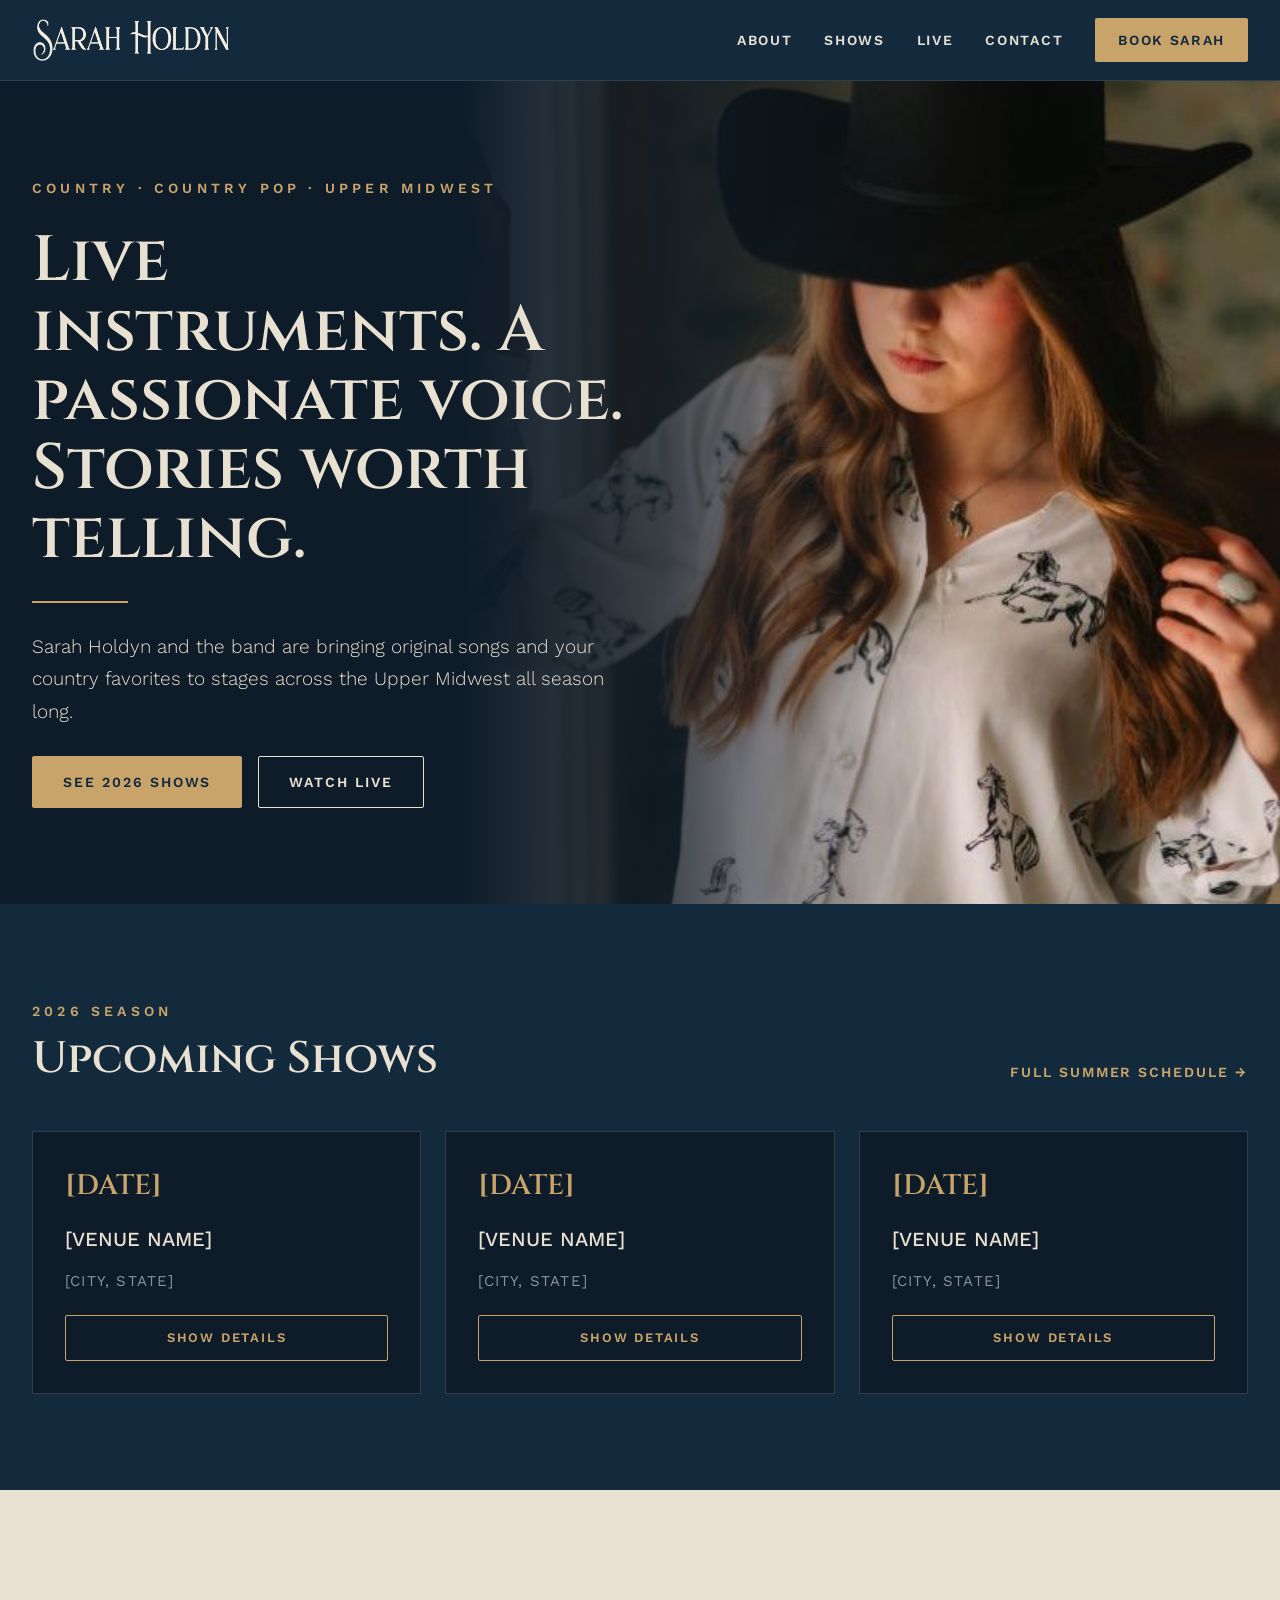
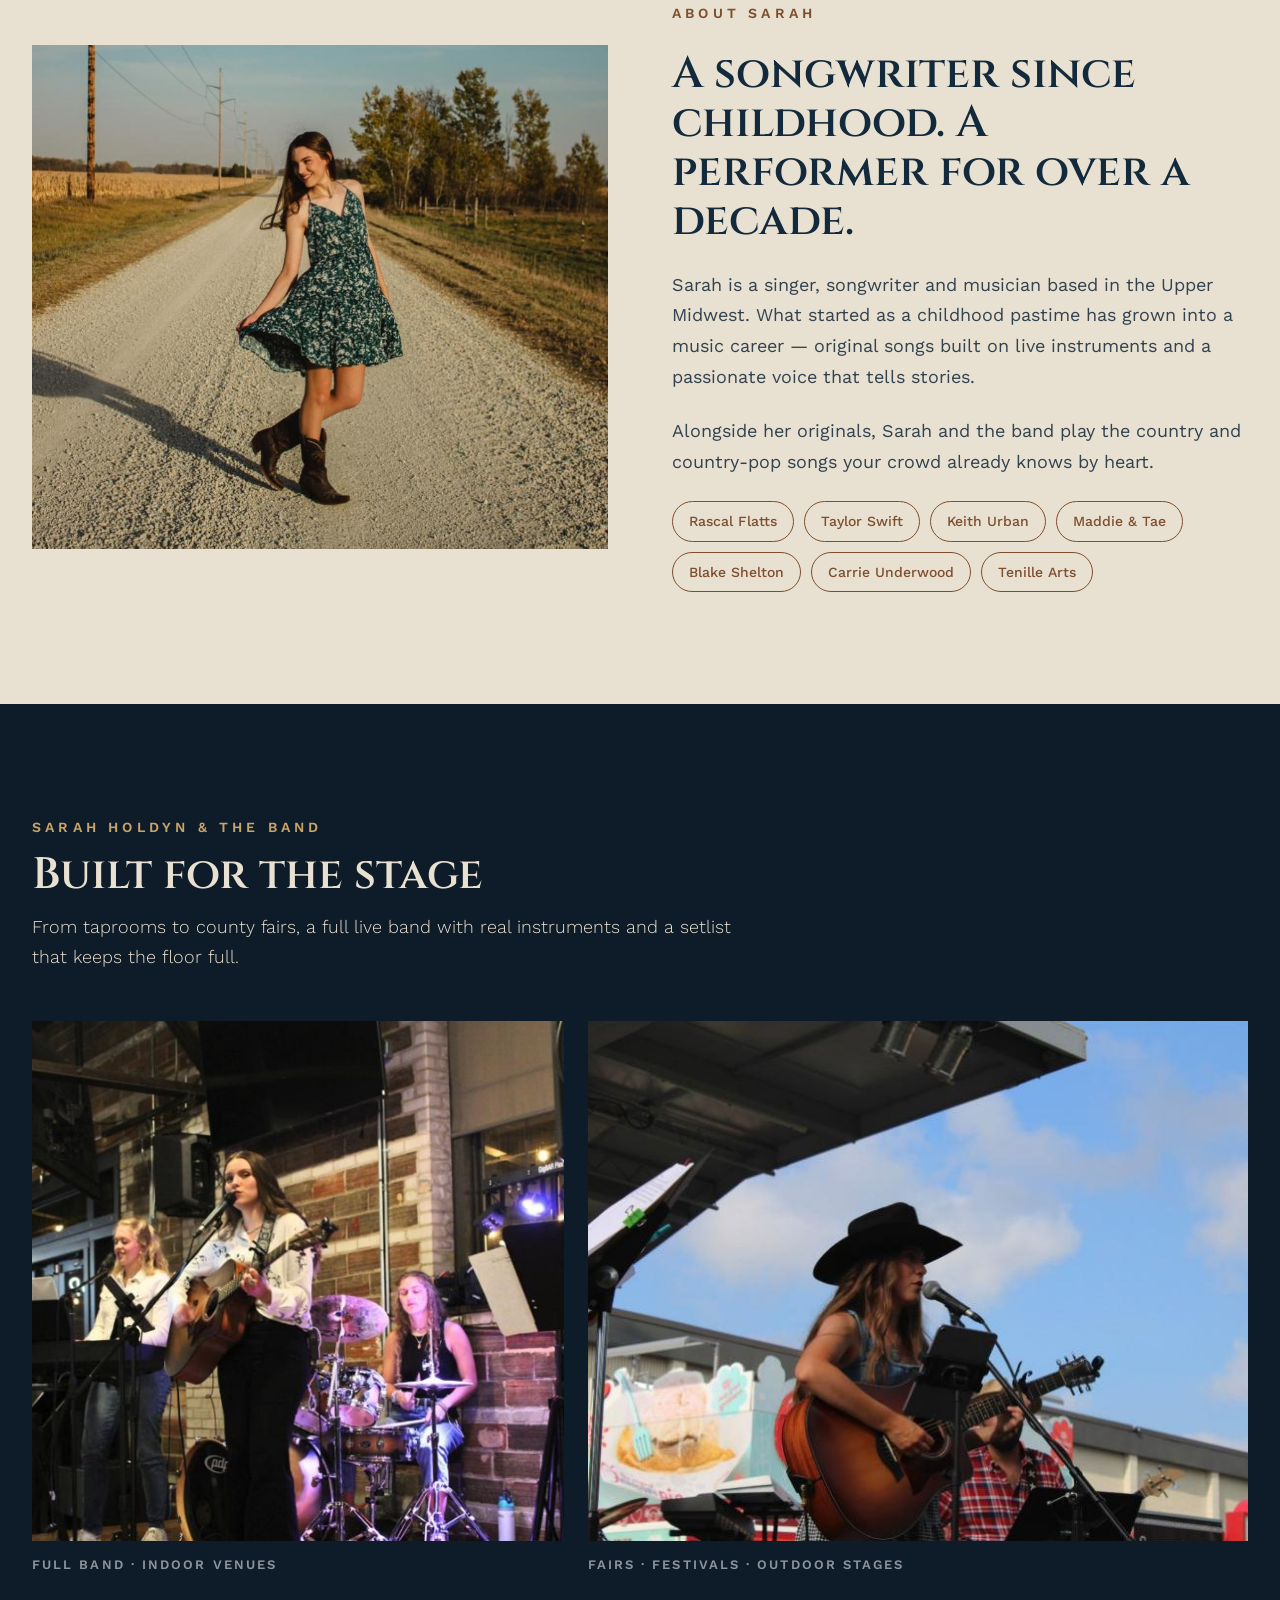
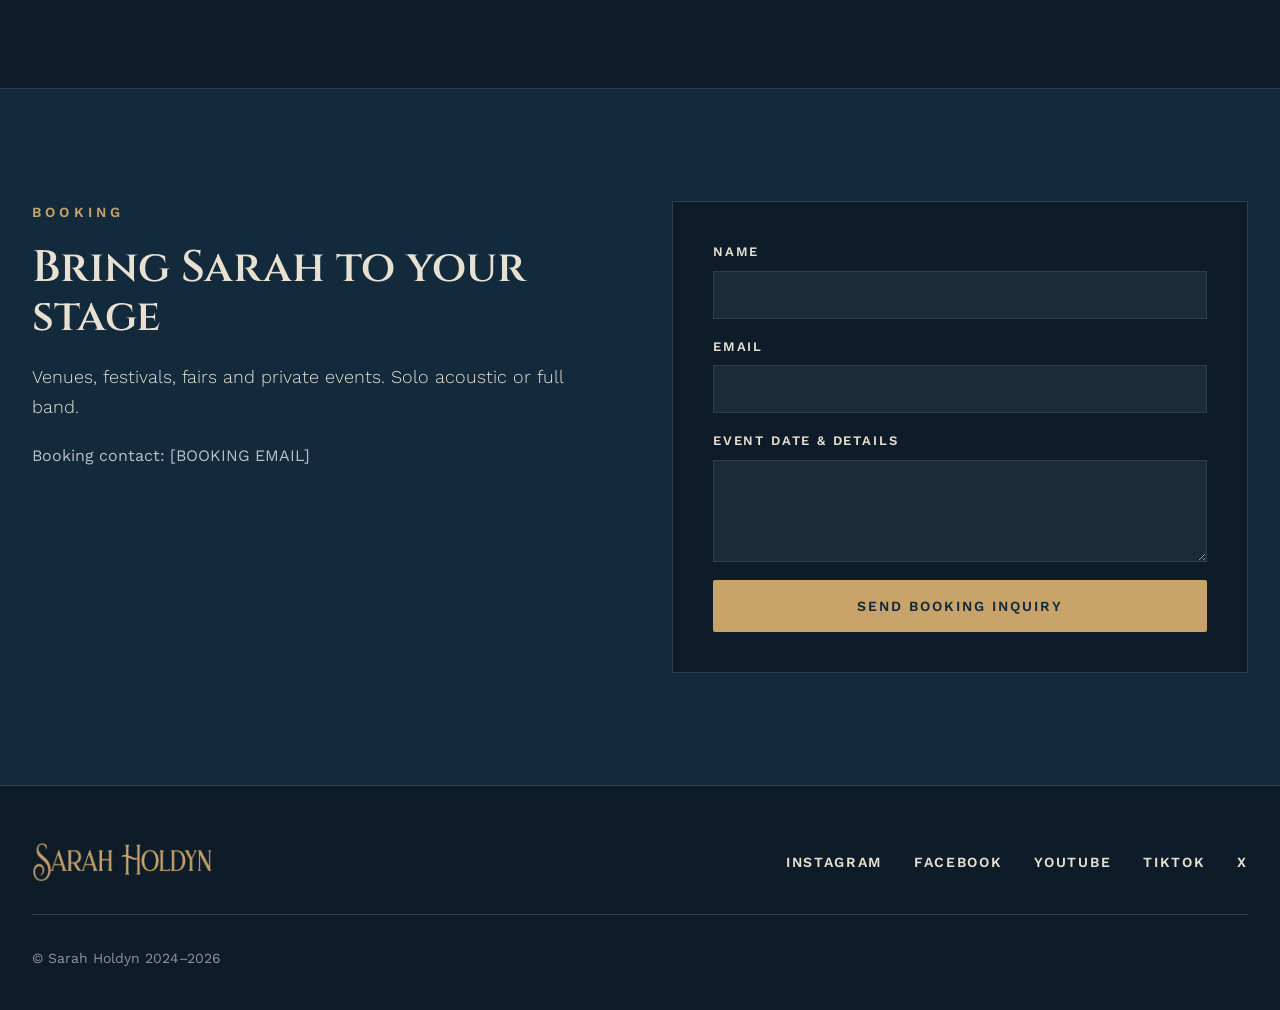
==== index.html @ 300eb3bb "Initial home page for Sarah Holdyn (2026 brand refresh) Co-Authored-By: Claude Opus 5.5 <noreply@ant" ====
<!doctype html>
<html lang="en">
<head>
  <meta charset="utf-8">
  <meta name="viewport" content="width=device-width, initial-scale=1">
  <title>Sarah Holdyn | Country Singer-Songwriter</title>
  <meta name="description" content="Sarah Holdyn is a country and country-pop singer-songwriter based in the Upper Midwest. See 2026 shows and book Sarah and the band.">
  <meta property="og:title" content="Sarah Holdyn | Country Singer-Songwriter">
  <meta property="og:description" content="Live instruments. A passionate voice. Stories worth telling.">
  <meta property="og:image" content="assets/img/hat.jpg">
  <meta property="og:type" content="website">
  <link rel="icon" type="image/png" href="assets/img/favicon.png">
  <link rel="preconnect" href="https://fonts.googleapis.com">
  <link rel="preconnect" href="https://fonts.gstatic.com" crossorigin>
  <link rel="stylesheet" href="https://fonts.googleapis.com/css2?family=Cinzel:wght@400;600;700&family=Work+Sans:wght@300;400;500;600&display=swap">
  <link rel="stylesheet" href="assets/css/style.css">
</head>
<body id="top">

<header class="site-header">
  <div class="container">
    <a class="logo" href="#top"><img src="assets/img/logo-cream.png" alt="Sarah Holdyn" width="771" height="171"></a>
    <nav class="nav" aria-label="Main">
      <a href="#about">About</a>
      <a href="#shows">Shows</a>
      <a href="#live">Live</a>
      <a href="#contact">Contact</a>
      <a class="btn btn--gold" href="#contact">Book Sarah</a>
    </nav>
  </div>
</header>

<main>
  <section class="hero" aria-label="Introduction">
    <img class="hero__img" src="assets/img/hat.jpg" alt="Sarah Holdyn in a black felt cowboy hat and horse-print blouse">
    <div class="container">
      <div class="hero__copy">
        <p class="eyebrow">Country · Country Pop · Upper Midwest</p>
        <h1>Live instruments. A passionate voice. Stories worth telling.</h1>
        <div class="rule" aria-hidden="true"></div>
        <p class="lede">Sarah Holdyn and the band are bringing original songs and your country favorites to stages across the Upper Midwest all season long.</p>
        <div class="btn-row">
          <a class="btn btn--gold" href="#shows">See 2026 Shows</a>
          <a class="btn btn--ghost" href="https://youtube.com/@sarahholdyn" target="_blank" rel="noopener">Watch Live</a>
        </div>
      </div>
    </div>
  </section>

  <section class="shows" id="shows">
    <div class="container">
      <div class="section-head">
        <div>
          <p class="eyebrow">2026 Season</p>
          <h2 class="h2">Upcoming Shows</h2>
        </div>
        <a class="link-caps" href="https://www.sarahholdyn.com/events">Full summer schedule →</a>
      </div>
      <!-- Show cards: copy an <article> block per show. -->
      <div class="show-grid">
        <article class="show">
          <p class="show__date">[DATE]</p>
          <p class="show__venue">[VENUE NAME]</p>
          <p class="show__city">[CITY, STATE]</p>
          <a class="btn" href="#">Show details</a>
        </article>
        <article class="show">
          <p class="show__date">[DATE]</p>
          <p class="show__venue">[VENUE NAME]</p>
          <p class="show__city">[CITY, STATE]</p>
          <a class="btn" href="#">Show details</a>
        </article>
        <article class="show">
          <p class="show__date">[DATE]</p>
          <p class="show__venue">[VENUE NAME]</p>
          <p class="show__city">[CITY, STATE]</p>
          <a class="btn" href="#">Show details</a>
        </article>
      </div>
    </div>
  </section>

  <section class="about" id="about">
    <div class="container">
      <img class="about__img" src="assets/img/road.jpg" alt="Sarah twirling a floral dress on a gravel country road at golden hour">
      <div class="about__copy">
        <p class="eyebrow eyebrow--leather">About Sarah</p>
        <h2 class="h2">A songwriter since childhood. A performer for over a decade.</h2>
        <p class="body">Sarah is a singer, songwriter and musician based in the Upper Midwest. What started as a childhood pastime has grown into a music career — original songs built on live instruments and a passionate voice that tells stories.</p>
        <p class="body">Alongside her originals, Sarah and the band play the country and country-pop songs your crowd already knows by heart.</p>
        <ul class="chips" aria-label="Artists Sarah covers">
          <li>Rascal Flatts</li>
          <li>Taylor Swift</li>
          <li>Keith Urban</li>
          <li>Maddie &amp; Tae</li>
          <li>Blake Shelton</li>
          <li>Carrie Underwood</li>
          <li>Tenille Arts</li>
        </ul>
      </div>
    </div>
  </section>

  <section class="live" id="live">
    <div class="container">
      <div class="live__head">
        <p class="eyebrow">Sarah Holdyn &amp; the Band</p>
        <h2 class="h2">Built for the stage</h2>
        <p class="lede">From taprooms to county fairs, a full live band with real instruments and a setlist that keeps the floor full.</p>
      </div>
      <div class="gallery">
        <figure>
          <img src="assets/img/stage.jpg" alt="Sarah singing with acoustic guitar on a brick-walled stage with her band" loading="lazy" style="object-position:50% 35%">
          <figcaption>Full band · indoor venues</figcaption>
        </figure>
        <figure>
          <img src="assets/img/fair.jpg" alt="Sarah in a cowboy hat playing acoustic guitar on an outdoor fair stage" loading="lazy" style="object-position:40% 50%">
          <figcaption>Fairs · festivals · outdoor stages</figcaption>
        </figure>
      </div>
    </div>
  </section>

  <section class="booking" id="contact">
    <div class="container">
      <div class="booking__copy">
        <p class="eyebrow">Booking</p>
        <h2 class="h2">Bring Sarah to your stage</h2>
        <p class="lede">Venues, festivals, fairs and private events. Solo acoustic or full band.</p>
        <p class="contact">Booking contact: [BOOKING EMAIL]</p>
      </div>

      <!-- StaticForms: replace [STATICFORMS_ACCESS_KEY] and [SITE_URL] before going live. -->
      <form class="form" id="booking-form" action="https://api.staticforms.xyz/submit" method="post">
        <input type="hidden" name="accessKey" value="[STATICFORMS_ACCESS_KEY]">
        <input type="hidden" name="subject" value="New booking inquiry — sarahholdyn.com">
        <input type="hidden" name="replyTo" value="@">
        <input type="hidden" name="redirectTo" value="[SITE_URL]/?success=true#contact">
        <input type="text" name="honeypot" class="hp" tabindex="-1" autocomplete="off" aria-hidden="true">
        <div class="field">
          <label for="bk-name">Name</label>
          <input id="bk-name" name="name" type="text" autocomplete="name" required>
        </div>
        <div class="field">
          <label for="bk-email">Email</label>
          <input id="bk-email" name="email" type="email" autocomplete="email" required>
        </div>
        <div class="field">
          <label for="bk-event">Event date &amp; details</label>
          <textarea id="bk-event" name="message" rows="4" required></textarea>
        </div>
        <button class="btn btn--gold" type="submit">Send booking inquiry</button>
      </form>
    </div>
  </section>
</main>

<footer class="site-footer">
  <div class="container">
    <div class="footer-top">
      <img src="assets/img/logo-gold.png" alt="Sarah Holdyn" width="771" height="171">
      <nav class="nav" aria-label="Social">
        <a href="https://www.instagram.com/sarah.holdyn/" target="_blank" rel="noopener">Instagram</a>
        <a href="https://www.facebook.com/sarahholdynofficial/" target="_blank" rel="noopener">Facebook</a>
        <a href="https://youtube.com/@sarahholdyn" target="_blank" rel="noopener">YouTube</a>
        <a href="https://www.tiktok.com/@sarahholdyn" target="_blank" rel="noopener">TikTok</a>
        <a href="https://x.com/sarahholdyn" target="_blank" rel="noopener">X</a>
      </nav>
    </div>
    <div class="footer-rule"></div>
    <p class="copyright">© Sarah Holdyn 2024–2026</p>
  </div>
</footer>

<script>
  // Swap the form for a thank-you after StaticForms redirects back with ?success=true
  if (new URLSearchParams(location.search).get('success') === 'true') {
    var f = document.getElementById('booking-form');
    if (f) {
      var p = document.createElement('p');
      p.className = 'form-msg';
      p.textContent = 'Thanks — your booking inquiry is in. We’ll be in touch soon.';
      f.replaceWith(p);
    }
  }
</script>
</body>
</html>
---- assets/css/style.css ----
/* Sarah Holdyn — 2026 brand tokens */
:root {
  --night-sky: #0E1C29;
  --midnight-navy: #132A3D;
  --prairie-cream: #E8E0D0;
  --golden-hour: #C9A46A;
  --saddle-leather: #7E4E2E;
  --surface: #1A2B3A;
  --line: #2C3E50;
  --stone: #8C939B;
  --mist: #B9C0C8;
  --ink-soft: #33424F;

  --font-display: 'Cinzel', Georgia, serif;
  --font-body: 'Work Sans', Helvetica, Arial, sans-serif;
  --max: 1280px;
}

*, *::before, *::after { box-sizing: border-box; }
html { scroll-behavior: smooth; }
body {
  margin: 0;
  background: var(--night-sky);
  color: var(--prairie-cream);
  font-family: var(--font-body);
  font-weight: 400;
  line-height: 1.6;
  -webkit-font-smoothing: antialiased;
}
img { max-width: 100%; display: block; }
a { color: var(--golden-hour); }
a:hover { color: var(--prairie-cream); }
h1, h2, h3, p, figure { margin: 0; }
:focus-visible { outline: 2px solid var(--golden-hour); outline-offset: 3px; }

.container { max-width: var(--max); margin: 0 auto; padding: 0 32px; }
.eyebrow {
  font-size: 14px; font-weight: 600; letter-spacing: 0.3em;
  text-transform: uppercase; color: var(--golden-hour);
}
.eyebrow--leather { color: var(--saddle-leather); }
.h2 {
  font-family: var(--font-display); font-weight: 600;
  font-size: clamp(32px, 4vw, 44px); line-height: 1.12;
}
.lede { font-size: 18px; font-weight: 300; line-height: 1.7; }
.link-caps {
  font-size: 14px; font-weight: 600; letter-spacing: 0.14em;
  text-transform: uppercase; text-decoration: none;
}
.link-caps:hover { text-decoration: underline; }

/* Buttons */
.btn {
  display: inline-flex; align-items: center; justify-content: center;
  min-height: 52px; padding: 0 30px; border-radius: 2px;
  font-family: var(--font-body); font-size: 14px; font-weight: 600;
  letter-spacing: 0.14em; text-transform: uppercase; text-decoration: none;
  border: 1px solid transparent; cursor: pointer; transition: background .2s, color .2s;
}
.btn--gold { background: var(--golden-hour); color: var(--midnight-navy); }
.btn--gold:hover { background: var(--prairie-cream); color: var(--midnight-navy); }
.btn--ghost { border-color: var(--prairie-cream); color: var(--prairie-cream); }
.btn--ghost:hover { background: var(--prairie-cream); color: var(--midnight-navy); }

/* Header */
.site-header { background: var(--midnight-navy); border-bottom: 1px solid var(--line); position: sticky; top: 0; z-index: 10; }
.site-header .container {
  display: flex; flex-wrap: wrap; align-items: center; justify-content: space-between;
  gap: 16px 32px; padding-top: 18px; padding-bottom: 18px;
}
.site-header .logo img { height: 44px; width: auto; }
.nav { display: flex; flex-wrap: wrap; align-items: center; gap: 8px 32px; }
.nav a {
  color: var(--prairie-cream); text-decoration: none;
  font-size: 14px; font-weight: 600; letter-spacing: 0.12em; text-transform: uppercase;
}
.nav a:hover { color: var(--golden-hour); }
.nav .btn { min-height: 44px; padding: 0 22px; color: var(--midnight-navy); }

/* Hero */
.hero { position: relative; min-height: 680px; display: flex; align-items: center; overflow: hidden; }
.hero__img { position: absolute; top: 0; right: 0; width: 64%; height: 100%; object-fit: cover; object-position: 60% 30%; }
.hero::after {
  content: ""; position: absolute; inset: 0;
  background: linear-gradient(90deg, var(--night-sky) 36%, rgba(14,28,41,.75) 52%, rgba(14,28,41,0) 75%);
}
.hero .container { position: relative; z-index: 1; width: 100%; padding-top: 96px; padding-bottom: 96px; }
.hero__copy { max-width: 600px; display: flex; flex-direction: column; gap: 28px; }
.hero h1 {
  font-family: var(--font-display); font-weight: 600;
  font-size: clamp(38px, 5vw, 64px); line-height: 1.08;
}
.rule { width: 96px; height: 2px; background: var(--golden-hour); }
.hero p.lede { font-size: 19px; }
.btn-row { display: flex; flex-wrap: wrap; gap: 16px; }

/* Shows */
.shows { background: var(--midnight-navy); padding: 96px 0; }
.section-head { display: flex; flex-wrap: wrap; align-items: end; justify-content: space-between; gap: 24px; margin-bottom: 48px; }
.section-head > div { display: flex; flex-direction: column; gap: 12px; }
.show-grid { display: grid; grid-template-columns: repeat(auto-fit, minmax(260px, 1fr)); gap: 24px; }
.show {
  background: var(--night-sky); border: 1px solid var(--line); padding: 32px;
  display: flex; flex-direction: column; gap: 14px;
}
.show__date { font-family: var(--font-display); font-weight: 600; font-size: 28px; color: var(--golden-hour); }
.show__venue { font-size: 20px; font-weight: 500; }
.show__city { font-size: 15px; letter-spacing: 0.08em; text-transform: uppercase; color: var(--stone); }
.show .btn { margin-top: 8px; min-height: 46px; border-color: var(--golden-hour); color: var(--golden-hour); font-size: 13px; }
.show .btn:hover { background: var(--golden-hour); color: var(--midnight-navy); }

/* About */
.about { background: var(--prairie-cream); color: var(--midnight-navy); padding: 112px 0; }
.about .container { display: flex; flex-wrap: wrap; align-items: center; gap: 64px; }
.about__img { flex: 1 1 420px; min-width: 0; max-width: 580px; aspect-ratio: 4 / 3.5; object-fit: cover; }
.about__copy { flex: 1 1 420px; min-width: 0; display: flex; flex-direction: column; gap: 24px; }
.about__copy p.body { font-size: 18px; line-height: 1.7; color: var(--ink-soft); }
.chips { display: flex; flex-wrap: wrap; gap: 10px; padding: 0; margin: 0; list-style: none; }
.chips li { padding: 8px 16px; border: 1px solid var(--saddle-leather); color: var(--saddle-leather); font-size: 14px; font-weight: 500; border-radius: 999px; }
.about a.link-caps { color: var(--saddle-leather); }

/* Live */
.live { padding: 112px 0; }
.live__head { display: flex; flex-direction: column; gap: 12px; max-width: 720px; margin-bottom: 48px; }
.gallery { display: flex; flex-wrap: wrap; gap: 24px; }
.gallery figure { flex: 1 1 360px; min-width: 0; display: flex; flex-direction: column; gap: 14px; }
.gallery figure:last-child { flex: 1.4 1 420px; }
.gallery img { width: 100%; height: 520px; object-fit: cover; }
.gallery figcaption { font-size: 13px; font-weight: 600; letter-spacing: 0.16em; text-transform: uppercase; color: var(--stone); }

/* Booking */
.booking { background: var(--midnight-navy); padding: 112px 0; border-top: 1px solid var(--line); }
.booking .container { display: flex; flex-wrap: wrap; gap: 64px; align-items: start; }
.booking__copy { flex: 1 1 420px; min-width: 0; display: flex; flex-direction: column; gap: 20px; }
.booking__copy .contact { font-size: 16px; color: var(--mist); }
.form {
  flex: 1 1 420px; min-width: 0; display: flex; flex-direction: column; gap: 18px;
  background: var(--night-sky); border: 1px solid var(--line); padding: 40px;
}
.field { display: flex; flex-direction: column; gap: 8px; }
.field label { font-size: 13px; font-weight: 600; letter-spacing: 0.14em; text-transform: uppercase; }
.field input, .field textarea {
  min-height: 48px; padding: 12px 14px; background: var(--surface); border: 1px solid var(--line);
  color: var(--prairie-cream); font-family: var(--font-body); font-size: 16px; border-radius: 0;
}
.field textarea { resize: vertical; }
.field input:focus, .field textarea:focus { border-color: var(--golden-hour); outline: none; }
.hp { position: absolute; left: -9999px; }
.form .btn { border: none; }
.form-msg { font-size: 16px; color: var(--golden-hour); }

/* Footer */
.site-footer { padding: 56px 0 40px; border-top: 1px solid var(--line); }
.site-footer .container { display: flex; flex-direction: column; gap: 32px; }
.footer-top { display: flex; flex-wrap: wrap; align-items: center; justify-content: space-between; gap: 24px; }
.footer-top img { height: 40px; width: auto; }
.footer-rule { height: 1px; background: var(--line); }
.copyright { font-size: 14px; color: var(--stone); }

/* Small screens */
@media (max-width: 760px) {
  .container { padding: 0 20px; }
  .site-header { position: static; }
  .site-header .logo img { height: 36px; }
  .nav { gap: 8px 20px; }
  .hero { min-height: 0; flex-direction: column; align-items: stretch; }
  .hero__img { position: static; width: 100%; height: 420px; object-position: 55% 25%; }
  .hero::after { display: none; }
  .hero .container { padding-top: 40px; padding-bottom: 64px; }
  .shows, .about, .live, .booking { padding: 72px 0; }
  .gallery img { height: 380px; }
  .form { padding: 28px 20px; }
}
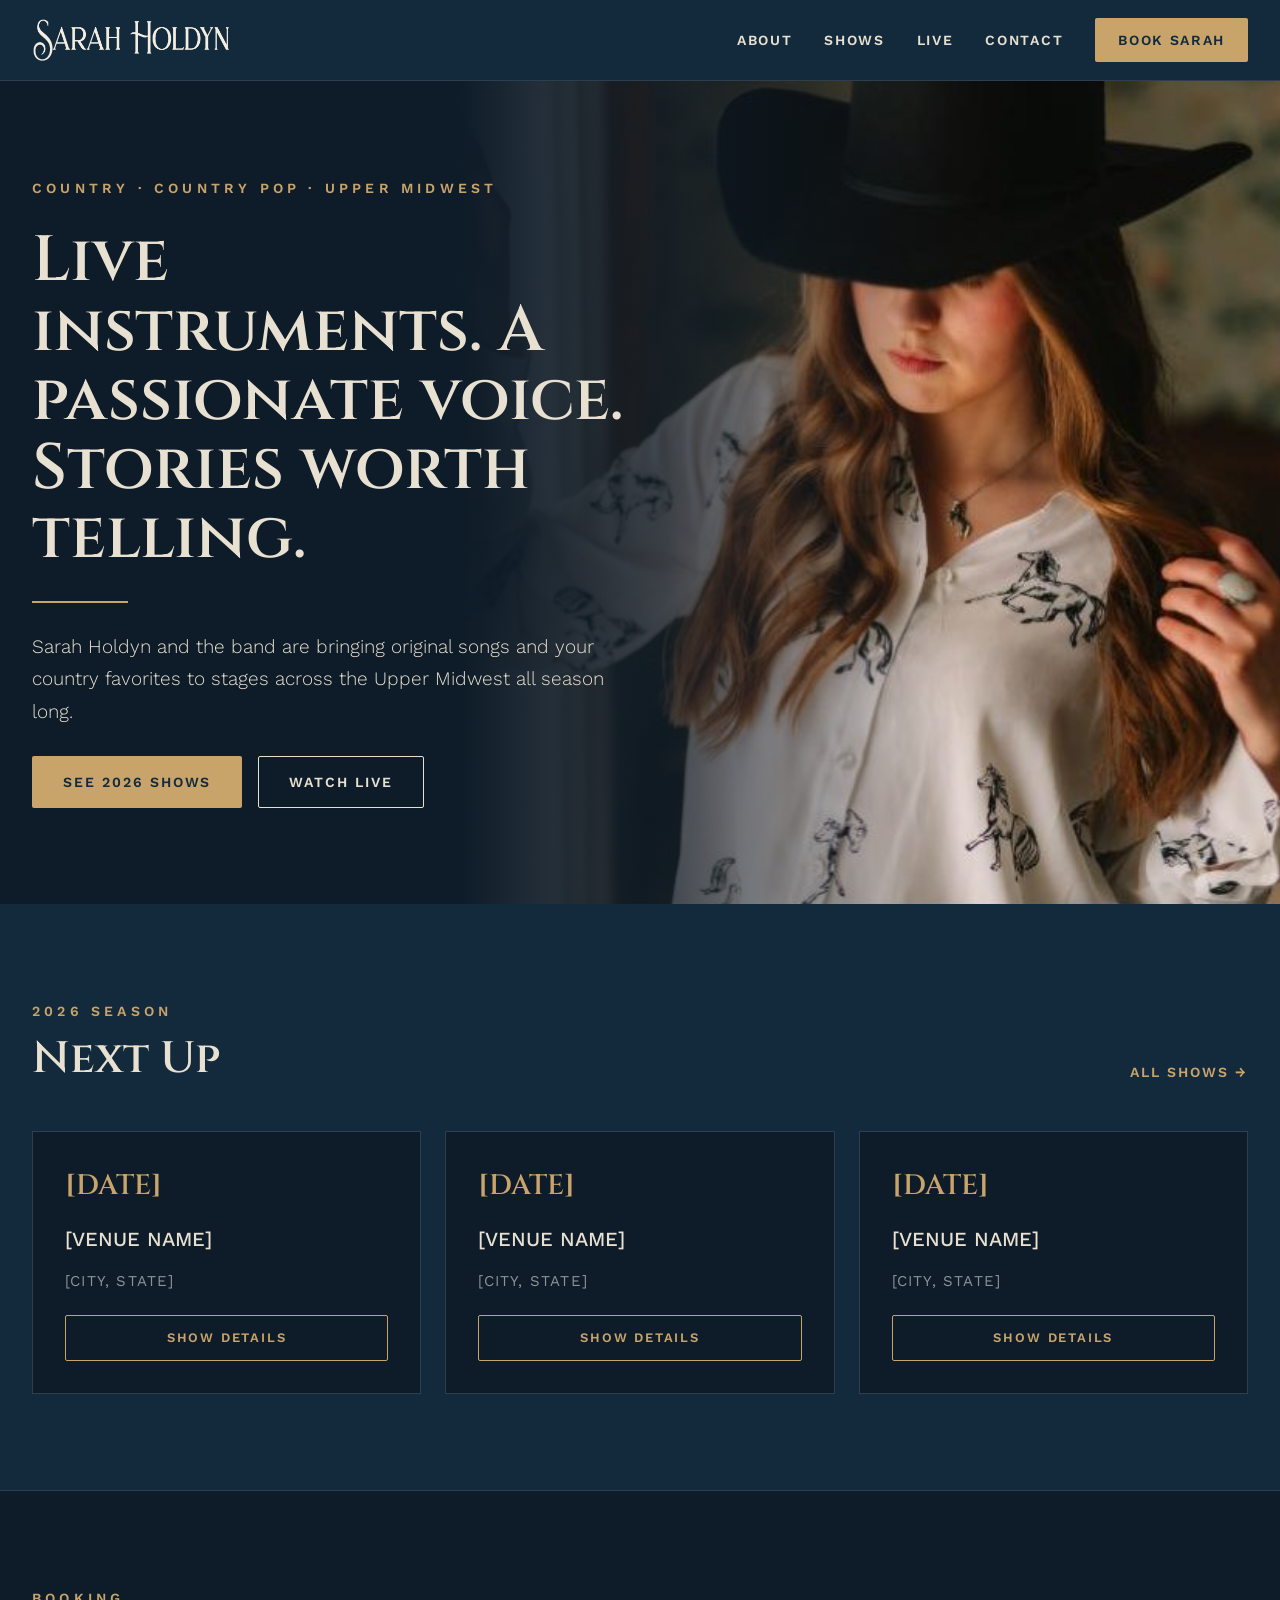
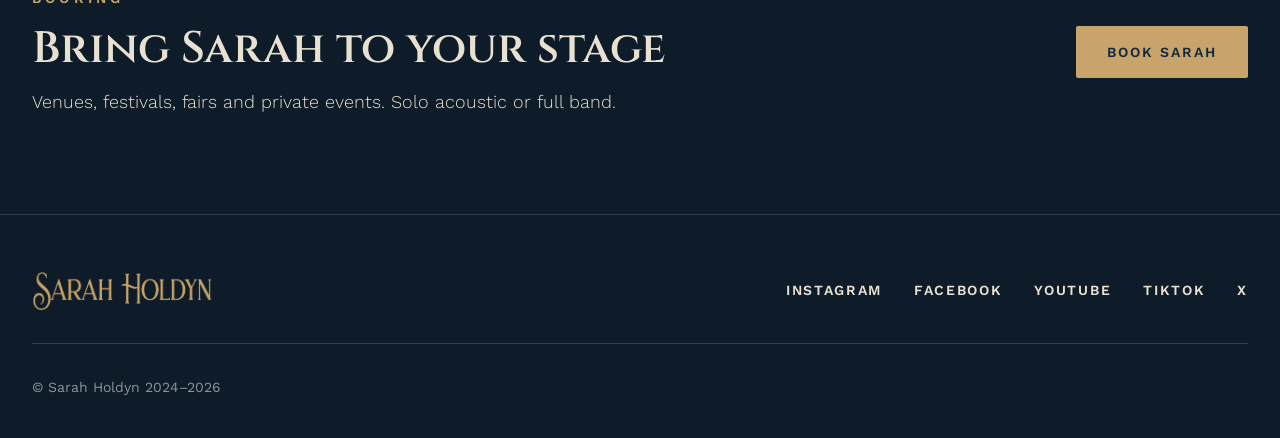
==== commit 20d1b6b0: "Split home sections into individual pages Header nav now links to /about/, /shows/, /live/, /contact" ====
--- a/index.html
+++ b/index.html
@@ -15,17 +15,17 @@
   <link rel="stylesheet" href="https://fonts.googleapis.com/css2?family=Cinzel:wght@400;600;700&family=Work+Sans:wght@300;400;500;600&display=swap">
   <link rel="stylesheet" href="assets/css/style.css">
 </head>
-<body id="top">
+<body>
 
 <header class="site-header">
   <div class="container">
-    <a class="logo" href="#top"><img src="assets/img/logo-cream.png" alt="Sarah Holdyn" width="771" height="171"></a>
+    <a class="logo" href="./" aria-current="page"><img src="assets/img/logo-cream.png" alt="Sarah Holdyn" width="771" height="171"></a>
     <nav class="nav" aria-label="Main">
-      <a href="#about">About</a>
-      <a href="#shows">Shows</a>
-      <a href="#live">Live</a>
-      <a href="#contact">Contact</a>
-      <a class="btn btn--gold" href="#contact">Book Sarah</a>
+      <a href="about/">About</a>
+      <a href="shows/">Shows</a>
+      <a href="live/">Live</a>
+      <a href="contact/">Contact</a>
+      <a class="btn btn--gold" href="contact/">Book Sarah</a>
     </nav>
   </div>
 </header>
@@ -40,23 +40,23 @@
         <div class="rule" aria-hidden="true"></div>
         <p class="lede">Sarah Holdyn and the band are bringing original songs and your country favorites to stages across the Upper Midwest all season long.</p>
         <div class="btn-row">
-          <a class="btn btn--gold" href="#shows">See 2026 Shows</a>
+          <a class="btn btn--gold" href="shows/">See 2026 Shows</a>
           <a class="btn btn--ghost" href="https://youtube.com/@sarahholdyn" target="_blank" rel="noopener">Watch Live</a>
         </div>
       </div>
     </div>
   </section>
 
-  <section class="shows" id="shows">
+  <section class="shows" aria-labelledby="next-shows">
     <div class="container">
       <div class="section-head">
         <div>
           <p class="eyebrow">2026 Season</p>
-          <h2 class="h2">Upcoming Shows</h2>
+          <h2 class="h2" id="next-shows">Next Up</h2>
         </div>
-        <a class="link-caps" href="https://www.sarahholdyn.com/events">Full summer schedule →</a>
+        <a class="link-caps" href="shows/">All shows →</a>
       </div>
-      <!-- Show cards: copy an <article> block per show. -->
+      <!-- Next 3 shows. Keep in sync with shows/index.html. -->
       <div class="show-grid">
         <article class="show">
           <p class="show__date">[DATE]</p>
@@ -80,77 +80,14 @@
     </div>
   </section>
 
-  <section class="about" id="about">
+  <section class="cta-band" aria-labelledby="cta-title">
     <div class="container">
-      <img class="about__img" src="assets/img/road.jpg" alt="Sarah twirling a floral dress on a gravel country road at golden hour">
-      <div class="about__copy">
-        <p class="eyebrow eyebrow--leather">About Sarah</p>
-        <h2 class="h2">A songwriter since childhood. A performer for over a decade.</h2>
-        <p class="body">Sarah is a singer, songwriter and musician based in the Upper Midwest. What started as a childhood pastime has grown into a music career — original songs built on live instruments and a passionate voice that tells stories.</p>
-        <p class="body">Alongside her originals, Sarah and the band play the country and country-pop songs your crowd already knows by heart.</p>
-        <ul class="chips" aria-label="Artists Sarah covers">
-          <li>Rascal Flatts</li>
-          <li>Taylor Swift</li>
-          <li>Keith Urban</li>
-          <li>Maddie &amp; Tae</li>
-          <li>Blake Shelton</li>
-          <li>Carrie Underwood</li>
-          <li>Tenille Arts</li>
-        </ul>
+      <div class="cta-band__copy">
+        <p class="eyebrow">Booking</p>
+        <h2 class="h2" id="cta-title">Bring Sarah to your stage</h2>
+        <p class="lede">Venues, festivals, fairs and private events. Solo acoustic or full band.</p>
       </div>
-    </div>
-  </section>
-
-  <section class="live" id="live">
-    <div class="container">
-      <div class="live__head">
-        <p class="eyebrow">Sarah Holdyn &amp; the Band</p>
-        <h2 class="h2">Built for the stage</h2>
-        <p class="lede">From taprooms to county fairs, a full live band with real instruments and a setlist that keeps the floor full.</p>
-      </div>
-      <div class="gallery">
-        <figure>
-          <img src="assets/img/stage.jpg" alt="Sarah singing with acoustic guitar on a brick-walled stage with her band" loading="lazy" style="object-position:50% 35%">
-          <figcaption>Full band · indoor venues</figcaption>
-        </figure>
-        <figure>
-          <img src="assets/img/fair.jpg" alt="Sarah in a cowboy hat playing acoustic guitar on an outdoor fair stage" loading="lazy" style="object-position:40% 50%">
-          <figcaption>Fairs · festivals · outdoor stages</figcaption>
-        </figure>
-      </div>
-    </div>
-  </section>
-
-  <section class="booking" id="contact">
-    <div class="container">
-      <div class="booking__copy">
-        <p class="eyebrow">Booking</p>
-        <h2 class="h2">Bring Sarah to your stage</h2>
-        <p class="lede">Venues, festivals, fairs and private events. Solo acoustic or full band.</p>
-        <p class="contact">Booking contact: [BOOKING EMAIL]</p>
-      </div>
-
-      <!-- StaticForms: replace [STATICFORMS_ACCESS_KEY] and [SITE_URL] before going live. -->
-      <form class="form" id="booking-form" action="https://api.staticforms.xyz/submit" method="post">
-        <input type="hidden" name="accessKey" value="[STATICFORMS_ACCESS_KEY]">
-        <input type="hidden" name="subject" value="New booking inquiry — sarahholdyn.com">
-        <input type="hidden" name="replyTo" value="@">
-        <input type="hidden" name="redirectTo" value="[SITE_URL]/?success=true#contact">
-        <input type="text" name="honeypot" class="hp" tabindex="-1" autocomplete="off" aria-hidden="true">
-        <div class="field">
-          <label for="bk-name">Name</label>
-          <input id="bk-name" name="name" type="text" autocomplete="name" required>
-        </div>
-        <div class="field">
-          <label for="bk-email">Email</label>
-          <input id="bk-email" name="email" type="email" autocomplete="email" required>
-        </div>
-        <div class="field">
-          <label for="bk-event">Event date &amp; details</label>
-          <textarea id="bk-event" name="message" rows="4" required></textarea>
-        </div>
-        <button class="btn btn--gold" type="submit">Send booking inquiry</button>
-      </form>
+      <a class="btn btn--gold" href="contact/">Book Sarah</a>
     </div>
   </section>
 </main>
@@ -172,17 +109,5 @@
   </div>
 </footer>
 
-<script>
-  // Swap the form for a thank-you after StaticForms redirects back with ?success=true
-  if (new URLSearchParams(location.search).get('success') === 'true') {
-    var f = document.getElementById('booking-form');
-    if (f) {
-      var p = document.createElement('p');
-      p.className = 'form-msg';
-      p.textContent = 'Thanks — your booking inquiry is in. We’ll be in touch soon.';
-      f.replaceWith(p);
-    }
-  }
-</script>
 </body>
 </html>
--- a/assets/css/style.css
+++ b/assets/css/style.css
@@ -76,6 +76,7 @@
   font-size: 14px; font-weight: 600; letter-spacing: 0.12em; text-transform: uppercase;
 }
 .nav a:hover { color: var(--golden-hour); }
+.nav a[aria-current="page"]:not(.btn) { color: var(--golden-hour); text-decoration: underline; text-decoration-thickness: 2px; text-underline-offset: 8px; }
 .nav .btn { min-height: 44px; padding: 0 22px; color: var(--midnight-navy); }
 
 /* Hero */
@@ -94,6 +95,21 @@
 .rule { width: 96px; height: 2px; background: var(--golden-hour); }
 .hero p.lede { font-size: 19px; }
 .btn-row { display: flex; flex-wrap: wrap; gap: 16px; }
+
+/* Page header (inner pages) */
+.page-head { padding: 104px 0 80px; }
+.page-head--navy { background: var(--midnight-navy); }
+.page-head .container { display: flex; flex-direction: column; gap: 22px; }
+.page-head h1 {
+  font-family: var(--font-display); font-weight: 600;
+  font-size: clamp(40px, 5vw, 60px); line-height: 1.08;
+}
+.page-head .lede { max-width: 640px; }
+
+/* Booking callout band */
+.cta-band { padding: 96px 0; border-top: 1px solid var(--line); }
+.cta-band .container { display: flex; flex-wrap: wrap; align-items: center; justify-content: space-between; gap: 32px; }
+.cta-band__copy { display: flex; flex-direction: column; gap: 14px; max-width: 640px; }
 
 /* Shows */
 .shows { background: var(--midnight-navy); padding: 96px 0; }
@@ -168,7 +184,8 @@
   .hero__img { position: static; width: 100%; height: 420px; object-position: 55% 25%; }
   .hero::after { display: none; }
   .hero .container { padding-top: 40px; padding-bottom: 64px; }
-  .shows, .about, .live, .booking { padding: 72px 0; }
+  .shows, .about, .live, .booking, .cta-band { padding: 72px 0; }
+  .page-head { padding: 64px 0 56px; }
   .gallery img { height: 380px; }
   .form { padding: 28px 20px; }
 }
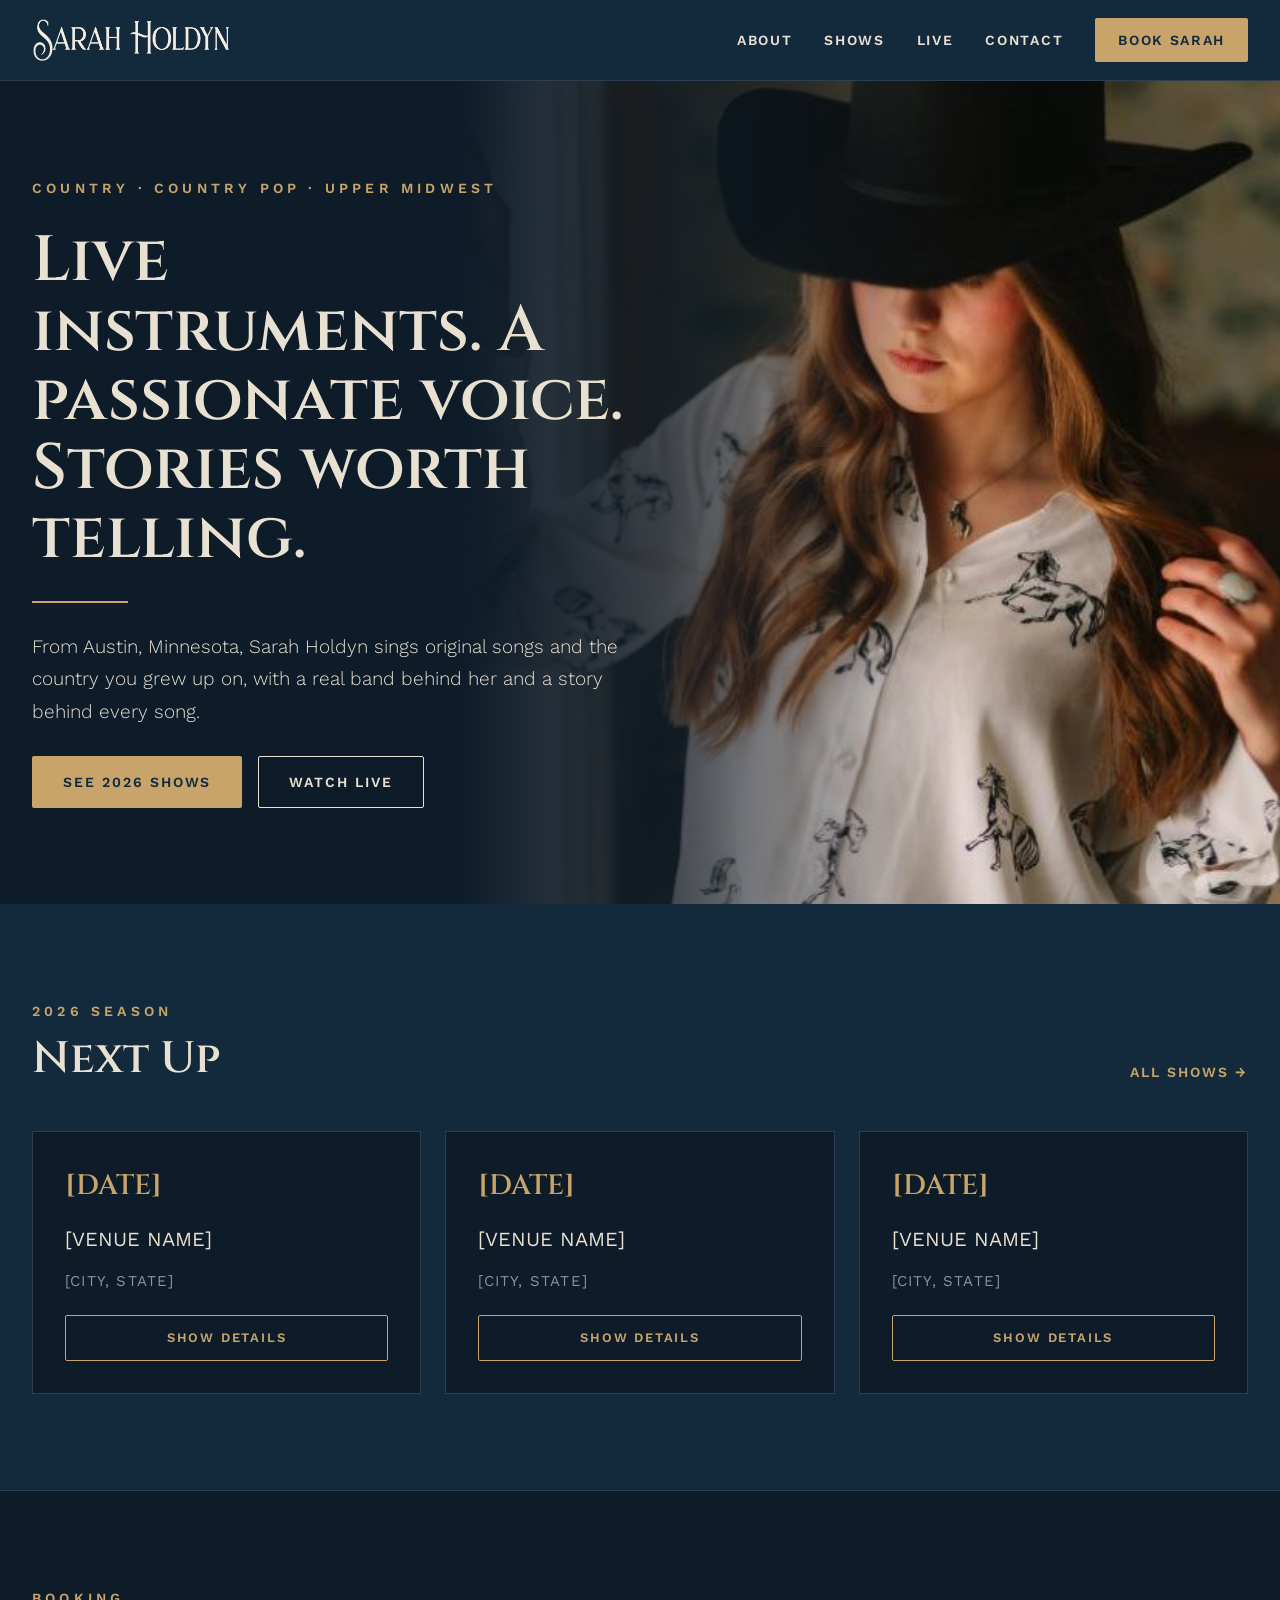
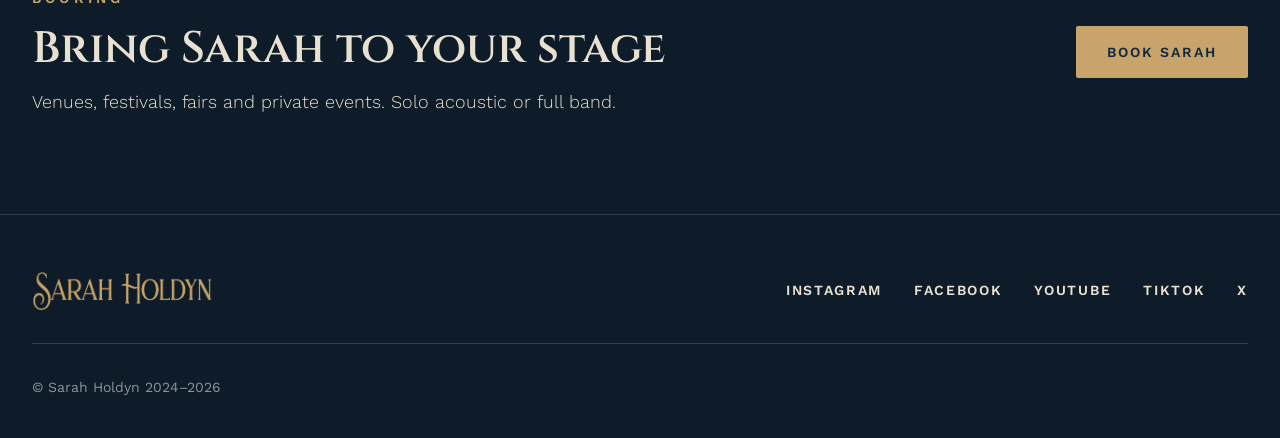
==== commit 54ea04f1: "Rewrite site copy and align styles with 2026 brand guide - Warmer, story-driven copy: Austin, MN roo" ====
--- a/index.html
+++ b/index.html
@@ -4,7 +4,7 @@
   <meta charset="utf-8">
   <meta name="viewport" content="width=device-width, initial-scale=1">
   <title>Sarah Holdyn | Country Singer-Songwriter</title>
-  <meta name="description" content="Sarah Holdyn is a country and country-pop singer-songwriter based in the Upper Midwest. See 2026 shows and book Sarah and the band.">
+  <meta name="description" content="Sarah Holdyn is a country and country-pop singer-songwriter from Austin, Minnesota. See 2026 shows and book Sarah and the band.">
   <meta property="og:title" content="Sarah Holdyn | Country Singer-Songwriter">
   <meta property="og:description" content="Live instruments. A passionate voice. Stories worth telling.">
   <meta property="og:image" content="assets/img/hat.jpg">
@@ -12,7 +12,7 @@
   <link rel="icon" type="image/png" href="assets/img/favicon.png">
   <link rel="preconnect" href="https://fonts.googleapis.com">
   <link rel="preconnect" href="https://fonts.gstatic.com" crossorigin>
-  <link rel="stylesheet" href="https://fonts.googleapis.com/css2?family=Cinzel:wght@400;600;700&family=Work+Sans:wght@300;400;500;600&display=swap">
+  <link rel="stylesheet" href="https://fonts.googleapis.com/css2?family=Cinzel:wght@400;600&family=Work+Sans:wght@300;400;600&display=swap">
   <link rel="stylesheet" href="assets/css/style.css">
 </head>
 <body>
@@ -38,7 +38,7 @@
         <p class="eyebrow">Country · Country Pop · Upper Midwest</p>
         <h1>Live instruments. A passionate voice. Stories worth telling.</h1>
         <div class="rule" aria-hidden="true"></div>
-        <p class="lede">Sarah Holdyn and the band are bringing original songs and your country favorites to stages across the Upper Midwest all season long.</p>
+        <p class="lede">From Austin, Minnesota, Sarah Holdyn sings original songs and the country you grew up on, with a real band behind her and a story behind every song.</p>
         <div class="btn-row">
           <a class="btn btn--gold" href="shows/">See 2026 Shows</a>
           <a class="btn btn--ghost" href="https://youtube.com/@sarahholdyn" target="_blank" rel="noopener">Watch Live</a>
--- a/assets/css/style.css
+++ b/assets/css/style.css
@@ -8,8 +8,6 @@
   --surface: #1A2B3A;
   --line: #2C3E50;
   --stone: #8C939B;
-  --mist: #B9C0C8;
-  --ink-soft: #33424F;
 
   --font-display: 'Cinzel', Georgia, serif;
   --font-body: 'Work Sans', Helvetica, Arial, sans-serif;
@@ -121,7 +119,7 @@
   display: flex; flex-direction: column; gap: 14px;
 }
 .show__date { font-family: var(--font-display); font-weight: 600; font-size: 28px; color: var(--golden-hour); }
-.show__venue { font-size: 20px; font-weight: 500; }
+.show__venue { font-size: 20px; font-weight: 400; }
 .show__city { font-size: 15px; letter-spacing: 0.08em; text-transform: uppercase; color: var(--stone); }
 .show .btn { margin-top: 8px; min-height: 46px; border-color: var(--golden-hour); color: var(--golden-hour); font-size: 13px; }
 .show .btn:hover { background: var(--golden-hour); color: var(--midnight-navy); }
@@ -131,9 +129,9 @@
 .about .container { display: flex; flex-wrap: wrap; align-items: center; gap: 64px; }
 .about__img { flex: 1 1 420px; min-width: 0; max-width: 580px; aspect-ratio: 4 / 3.5; object-fit: cover; }
 .about__copy { flex: 1 1 420px; min-width: 0; display: flex; flex-direction: column; gap: 24px; }
-.about__copy p.body { font-size: 18px; line-height: 1.7; color: var(--ink-soft); }
+.about__copy p.body { font-size: 18px; font-weight: 400; line-height: 1.7; color: var(--midnight-navy); }
 .chips { display: flex; flex-wrap: wrap; gap: 10px; padding: 0; margin: 0; list-style: none; }
-.chips li { padding: 8px 16px; border: 1px solid var(--saddle-leather); color: var(--saddle-leather); font-size: 14px; font-weight: 500; border-radius: 999px; }
+.chips li { padding: 8px 16px; border: 1px solid var(--saddle-leather); color: var(--saddle-leather); font-size: 14px; font-weight: 600; border-radius: 999px; }
 .about a.link-caps { color: var(--saddle-leather); }
 
 /* Live */
@@ -149,7 +147,7 @@
 .booking { background: var(--midnight-navy); padding: 112px 0; border-top: 1px solid var(--line); }
 .booking .container { display: flex; flex-wrap: wrap; gap: 64px; align-items: start; }
 .booking__copy { flex: 1 1 420px; min-width: 0; display: flex; flex-direction: column; gap: 20px; }
-.booking__copy .contact { font-size: 16px; color: var(--mist); }
+.booking__copy .contact { font-size: 18px; color: var(--prairie-cream); }
 .form {
   flex: 1 1 420px; min-width: 0; display: flex; flex-direction: column; gap: 18px;
   background: var(--night-sky); border: 1px solid var(--line); padding: 40px;
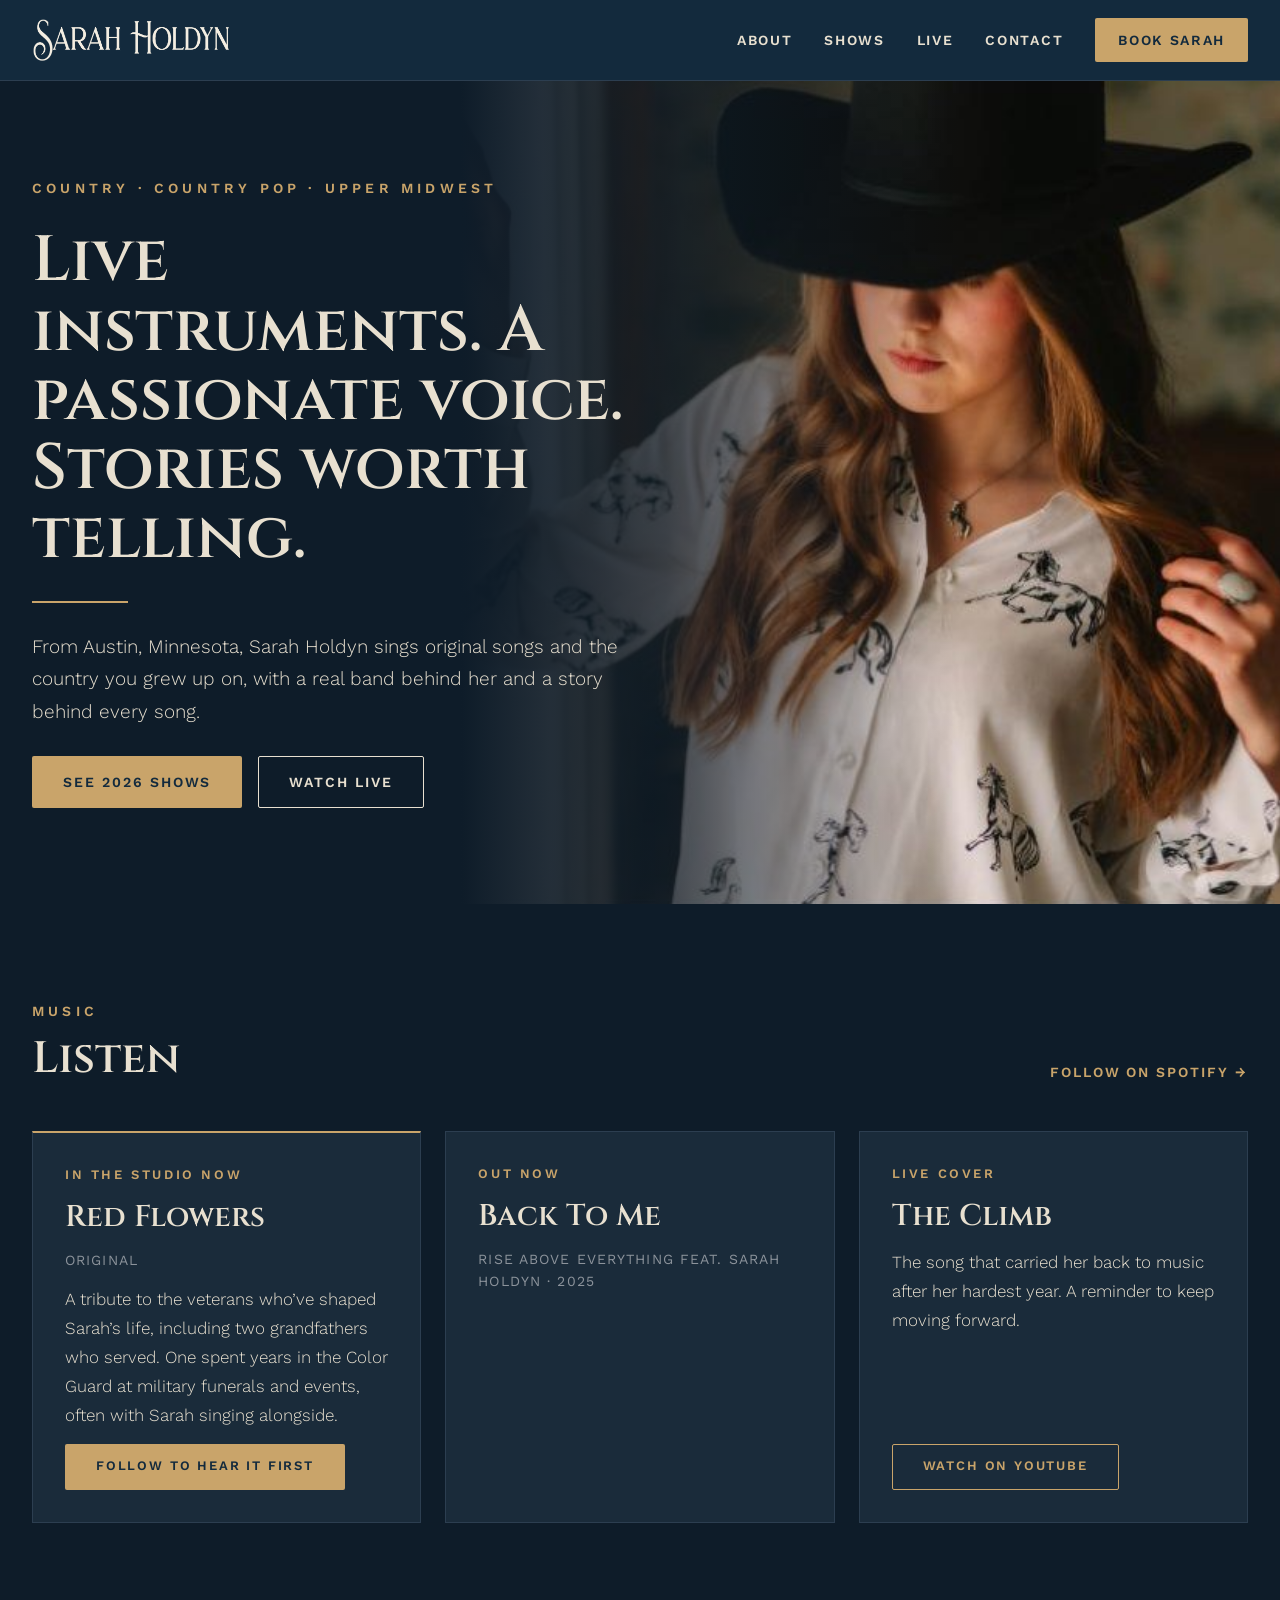
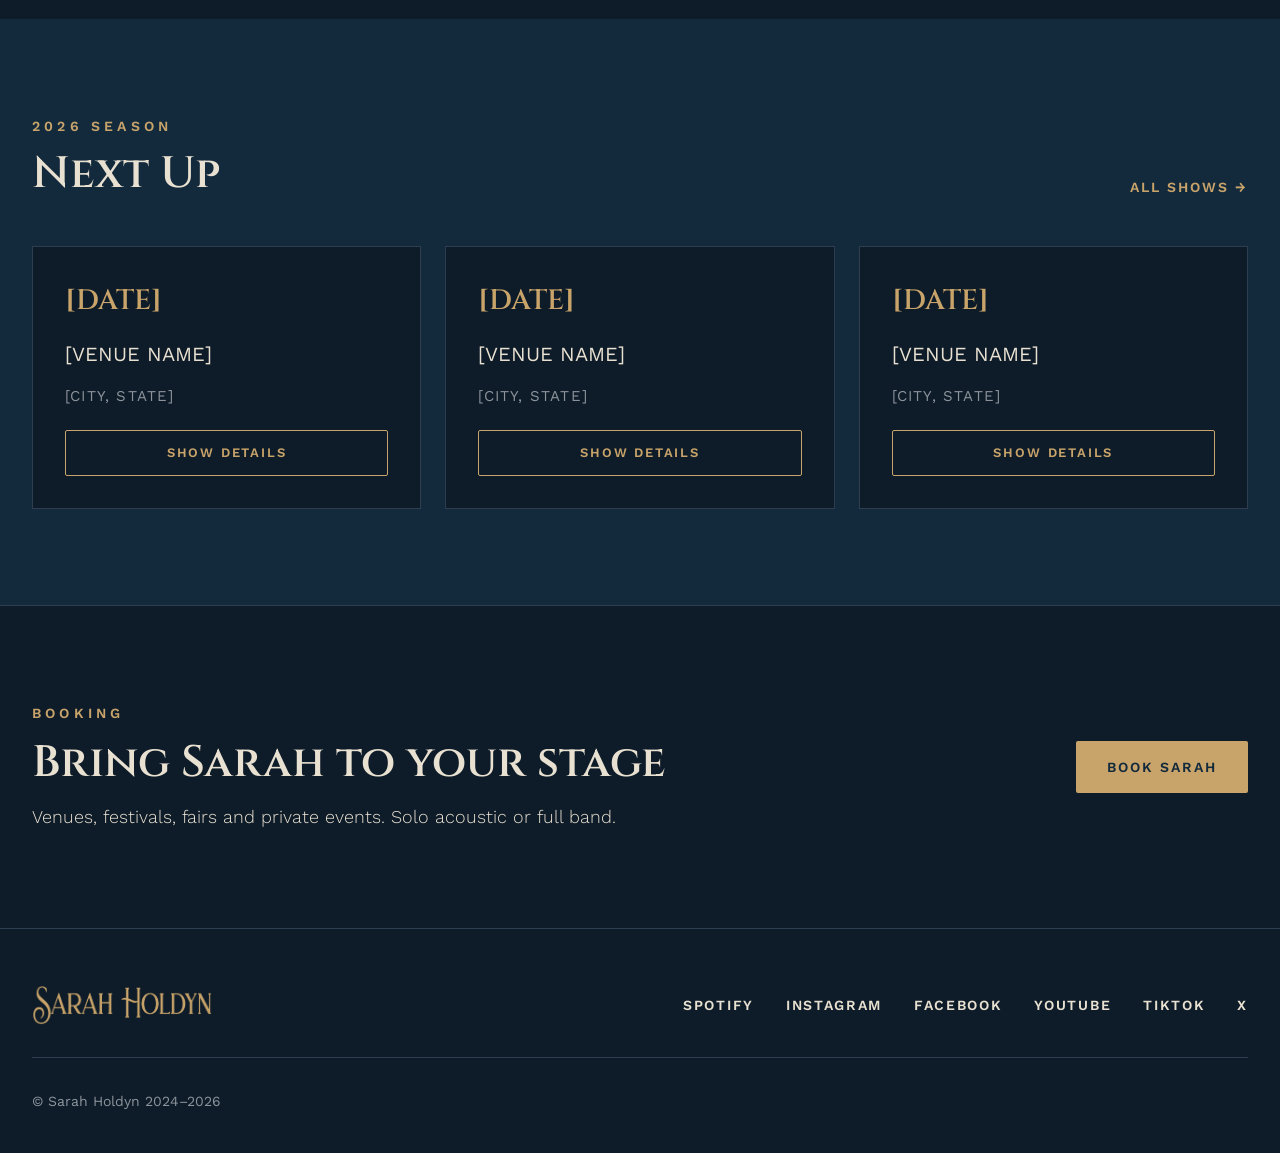
==== commit bc0adf5e: "Add music, highlights and live show sections; Spotify links - Home: Listen section (Red Flowers in s" ====
--- a/index.html
+++ b/index.html
@@ -41,8 +41,41 @@
         <p class="lede">From Austin, Minnesota, Sarah Holdyn sings original songs and the country you grew up on, with a real band behind her and a story behind every song.</p>
         <div class="btn-row">
           <a class="btn btn--gold" href="shows/">See 2026 Shows</a>
-          <a class="btn btn--ghost" href="https://youtube.com/@sarahholdyn" target="_blank" rel="noopener">Watch Live</a>
+          <a class="btn btn--ghost" href="https://www.youtube.com/@sarahholdyn" target="_blank" rel="noopener">Watch Live</a>
         </div>
+      </div>
+    </div>
+  </section>
+
+  <section class="music" aria-labelledby="music-title">
+    <div class="container">
+      <div class="section-head">
+        <div>
+          <p class="eyebrow">Music</p>
+          <h2 class="h2" id="music-title">Listen</h2>
+        </div>
+        <a class="link-caps" href="https://open.spotify.com/artist/4lRNS7cTIg95JPiGnekhTy" target="_blank" rel="noopener">Follow on Spotify →</a>
+      </div>
+      <div class="music-grid">
+        <article class="track track--feature">
+          <p class="track__tag">In the studio now</p>
+          <h3 class="track__title">Red Flowers</h3>
+          <p class="track__meta">Original</p>
+          <p class="track__body">A tribute to the veterans who’ve shaped Sarah’s life, including two grandfathers who served. One spent years in the Color Guard at military funerals and events, often with Sarah singing alongside.</p>
+          <a class="btn btn--gold" href="https://open.spotify.com/artist/4lRNS7cTIg95JPiGnekhTy" target="_blank" rel="noopener">Follow to hear it first</a>
+        </article>
+        <article class="track">
+          <p class="track__tag">Out now</p>
+          <h3 class="track__title">Back To Me</h3>
+          <p class="track__meta">Rise Above Everything feat. Sarah Holdyn · 2025</p>
+          <iframe class="track__embed" title="Back To Me on Spotify" src="https://open.spotify.com/embed/track/0Aso48yoonnkI7AGCacTFh?theme=0" height="152" loading="lazy" allow="autoplay; clipboard-write; encrypted-media; fullscreen; picture-in-picture"></iframe>
+        </article>
+        <article class="track">
+          <p class="track__tag">Live cover</p>
+          <h3 class="track__title">The Climb</h3>
+          <p class="track__body">The song that carried her back to music after her hardest year. A reminder to keep moving forward.</p>
+          <a class="btn btn--line" href="https://www.youtube.com/@sarahholdyn" target="_blank" rel="noopener">Watch on YouTube</a>
+        </article>
       </div>
     </div>
   </section>
@@ -97,9 +130,10 @@
     <div class="footer-top">
       <img src="assets/img/logo-gold.png" alt="Sarah Holdyn" width="771" height="171">
       <nav class="nav" aria-label="Social">
+        <a href="https://open.spotify.com/artist/4lRNS7cTIg95JPiGnekhTy" target="_blank" rel="noopener">Spotify</a>
         <a href="https://www.instagram.com/sarah.holdyn/" target="_blank" rel="noopener">Instagram</a>
         <a href="https://www.facebook.com/sarahholdynofficial/" target="_blank" rel="noopener">Facebook</a>
-        <a href="https://youtube.com/@sarahholdyn" target="_blank" rel="noopener">YouTube</a>
+        <a href="https://www.youtube.com/@sarahholdyn" target="_blank" rel="noopener">YouTube</a>
         <a href="https://www.tiktok.com/@sarahholdyn" target="_blank" rel="noopener">TikTok</a>
         <a href="https://x.com/sarahholdyn" target="_blank" rel="noopener">X</a>
       </nav>
--- a/assets/css/style.css
+++ b/assets/css/style.css
@@ -164,6 +164,42 @@
 .form .btn { border: none; }
 .form-msg { font-size: 16px; color: var(--golden-hour); }
 
+/* Music */
+.music { padding: 96px 0; }
+.music-grid { display: grid; grid-template-columns: repeat(auto-fit, minmax(280px, 1fr)); gap: 24px; }
+.track {
+  background: var(--surface); border: 1px solid var(--line); padding: 32px;
+  display: flex; flex-direction: column; gap: 14px;
+}
+.track--feature { border-top: 2px solid var(--golden-hour); }
+.track__tag { font-size: 13px; font-weight: 600; letter-spacing: 0.2em; text-transform: uppercase; color: var(--golden-hour); }
+.track__title { font-family: var(--font-display); font-weight: 600; font-size: 30px; line-height: 1.15; }
+.track__meta { font-size: 14px; letter-spacing: 0.08em; text-transform: uppercase; color: var(--stone); }
+.track__body { font-size: 17px; font-weight: 300; line-height: 1.7; }
+.track .btn { margin-top: auto; align-self: flex-start; min-height: 46px; font-size: 13px; }
+.track__embed { width: 100%; border: 0; border-radius: 12px; margin-top: auto; }
+.btn--line { border-color: var(--golden-hour); color: var(--golden-hour); }
+.btn--line:hover { background: var(--golden-hour); color: var(--midnight-navy); }
+
+/* Highlights (About) */
+.highlights { background: var(--midnight-navy); padding: 112px 0; }
+.hl-list { list-style: none; margin: 0; padding: 0; border-top: 1px solid var(--line); }
+.hl-list li {
+  display: flex; flex-wrap: wrap; gap: 8px 32px; align-items: baseline;
+  padding: 22px 0; border-bottom: 1px solid var(--line); font-size: 19px; font-weight: 300;
+}
+.hl-list__label {
+  flex: 0 0 140px; font-size: 13px; font-weight: 600; letter-spacing: 0.2em;
+  text-transform: uppercase; color: var(--golden-hour);
+}
+
+/* Show info (Live) */
+.show-info { background: var(--midnight-navy); padding: 112px 0; }
+.info-grid { display: grid; grid-template-columns: repeat(auto-fit, minmax(240px, 1fr)); gap: 24px; margin: 0; }
+.info-grid > div { border-top: 2px solid var(--golden-hour); padding-top: 20px; display: flex; flex-direction: column; gap: 10px; }
+.info-grid dt { font-size: 13px; font-weight: 600; letter-spacing: 0.2em; text-transform: uppercase; color: var(--golden-hour); }
+.info-grid dd { margin: 0; font-size: 18px; font-weight: 300; line-height: 1.6; }
+
 /* Footer */
 .site-footer { padding: 56px 0 40px; border-top: 1px solid var(--line); }
 .site-footer .container { display: flex; flex-direction: column; gap: 32px; }
@@ -182,7 +218,9 @@
   .hero__img { position: static; width: 100%; height: 420px; object-position: 55% 25%; }
   .hero::after { display: none; }
   .hero .container { padding-top: 40px; padding-bottom: 64px; }
-  .shows, .about, .live, .booking, .cta-band { padding: 72px 0; }
+  .shows, .about, .live, .booking, .cta-band, .music, .highlights, .show-info { padding: 72px 0; }
+  .track { padding: 24px; }
+  .hl-list__label { flex-basis: 100%; }
   .page-head { padding: 64px 0 56px; }
   .gallery img { height: 380px; }
   .form { padding: 28px 20px; }
